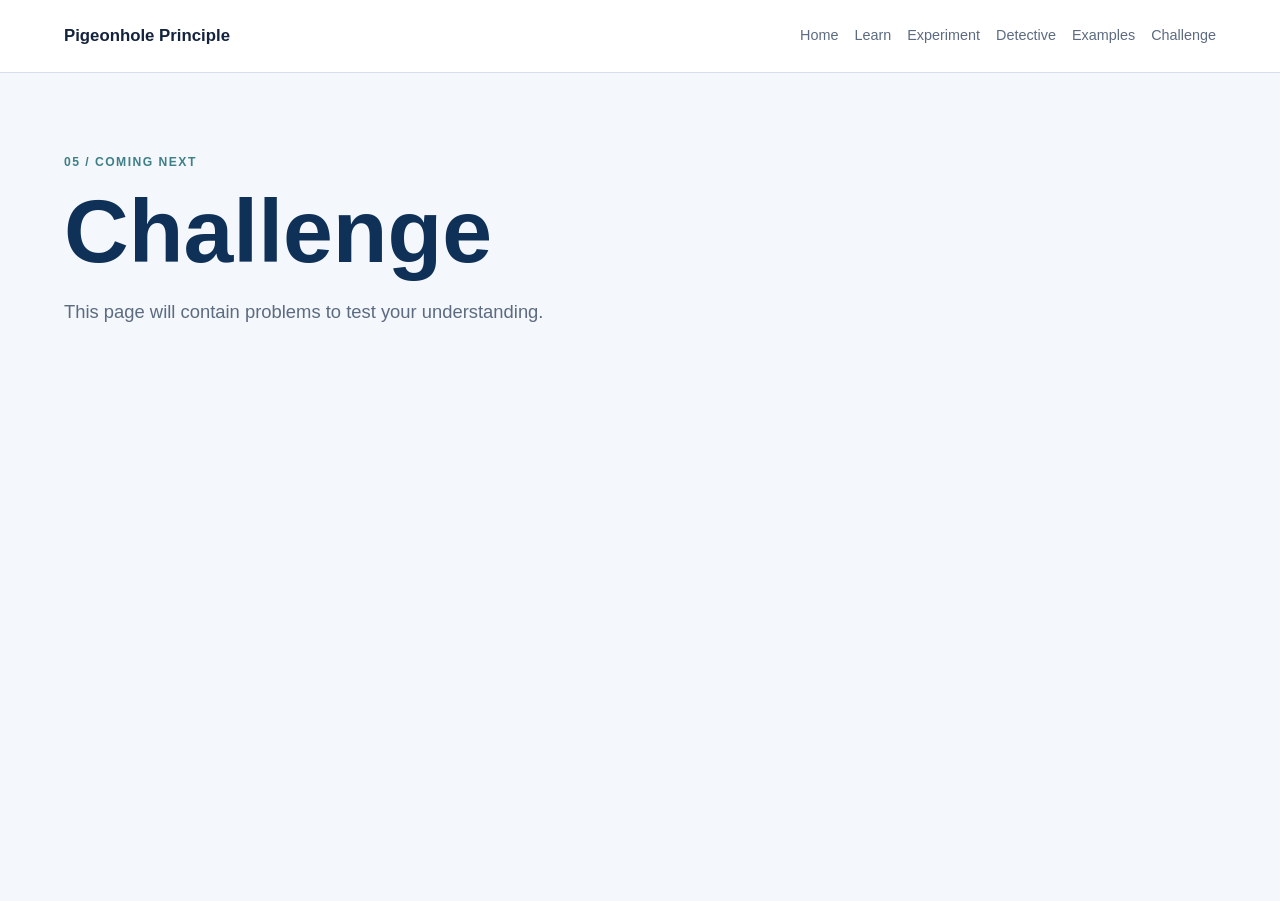
==== challenge.html @ 1d15e365 "Add interactive pigeonhole experiment" ====
<!DOCTYPE html>
<html lang="en">
<head>
  <meta charset="UTF-8">
  <meta name="viewport" content="width=device-width, initial-scale=1.0">
  <title>Challenge | Pigeonhole Principle</title>
  <link rel="stylesheet" href="styles.css">
</head>
<body>
  <header class="site-header">
    <div class="site-header__inner">
      <a class="site-title" href="index.html">Pigeonhole Principle</a>
      <nav class="site-nav" aria-label="Main navigation">
        <a href="index.html">Home</a>
        <a href="learn.html">Learn</a>
        <a href="experiment.html">Experiment</a>
        <a href="detective.html">Detective</a>
        <a href="examples.html">Examples</a>
        <a href="challenge.html" aria-current="page">Challenge</a>
      </nav>
    </div>
  </header>
  <main class="content-page">
    <section class="page-heading content-width" aria-labelledby="challenge-heading">
      <p class="eyebrow">05 / Coming next</p>
      <h1 id="challenge-heading">Challenge</h1>
      <p class="page-heading__lead">This page will contain problems to test your understanding.</p>
    </section>
  </main>
</body>
</html>
---- styles.css ----
:root {
  --color-ink: #14233d;
  --color-muted: #5c6b80;
  --color-paper: #f4f7fb;
  --color-surface: #ffffff;
  --color-accent: #1b4c80;
  --color-accent-dark: #0f3158;
  --color-secondary: #3f7f87;
  --color-line: #d5dfeb;
  --content-width: 72rem;
}

* {
  box-sizing: border-box;
}

html {
  scroll-behavior: smooth;
}

body {
  margin: 0;
  color: var(--color-ink);
  background: var(--color-paper);
  font-family: "Trebuchet MS", Arial, sans-serif;
  line-height: 1.5;
}

.site-header {
  position: sticky;
  top: 0;
  z-index: 10;
  border-bottom: 1px solid var(--color-line);
  background: rgb(255 255 255 / 96%);
  backdrop-filter: blur(0.75rem);
}

.site-header__inner {
  display: flex;
  align-items: center;
  justify-content: space-between;
  gap: 2rem;
  width: min(100% - 2rem, var(--content-width));
  min-height: 4.5rem;
  margin: 0 auto;
}

.site-title {
  color: var(--color-ink);
  font-size: 1.05rem;
  font-weight: 700;
  text-decoration: none;
  white-space: nowrap;
}

.site-nav {
  display: flex;
  flex-wrap: wrap;
  justify-content: flex-end;
  gap: 0.35rem 1rem;
}

.site-nav a {
  color: var(--color-muted);
  font-size: 0.9rem;
  text-decoration: none;
}

.site-nav a:hover,
.site-nav a:focus-visible {
  color: var(--color-accent);
  text-decoration: underline;
  text-underline-offset: 0.25rem;
}

.page-section {
  display: grid;
  align-items: center;
  min-height: 30rem;
  border-bottom: 1px solid var(--color-line);
}

.page-section--intro {
  min-height: calc(100vh - 4.5rem);
  background: var(--color-accent);
  color: var(--color-surface);
}

.section-content {
  width: min(100% - 2rem, var(--content-width));
  margin: 0 auto;
  padding: 4rem 0;
}

.section-label {
  margin: 0 0 0.75rem;
  color: inherit;
  font-size: 0.78rem;
  font-weight: 700;
  letter-spacing: 0.12em;
  text-transform: uppercase;
}

h1,
h2 {
  margin: 0;
  line-height: 1.05;
}

h1 {
  max-width: 12ch;
  font-size: clamp(3rem, 8vw, 7rem);
}

h2 {
  color: var(--color-accent-dark);
  font-size: clamp(2.25rem, 5vw, 4rem);
}

.content-width {
  width: min(100% - 2rem, var(--content-width));
  margin: 0 auto;
}

.content-page {
  min-height: calc(100vh - 4.5rem);
  padding-bottom: 5rem;
}

.home-hero {
  display: grid;
  min-height: min(42rem, calc(100vh - 4.5rem));
  align-items: center;
  color: var(--color-surface);
  background: var(--color-accent-dark);
}

.home-hero__content {
  padding: 5rem 0;
}

.eyebrow,
.card-kicker {
  margin: 0 0 0.8rem;
  color: var(--color-secondary);
  font-size: 0.76rem;
  font-weight: 700;
  letter-spacing: 0.12em;
  text-transform: uppercase;
}

.home-hero .eyebrow {
  color: #b9d4e6;
}

.home-hero h1 {
  max-width: 10ch;
  font-size: clamp(3.5rem, 9vw, 7.5rem);
}

.home-hero__lead {
  max-width: 38rem;
  margin: 1.5rem 0 2rem;
  color: #d7e4ef;
  font-size: 1.2rem;
}

.button {
  display: inline-block;
  padding: 0.7rem 1rem;
  border: 1px solid transparent;
  font-weight: 700;
  text-decoration: none;
}

.button--primary {
  color: var(--color-accent-dark);
  background: var(--color-surface);
}

.button--primary:hover,
.button--primary:focus-visible {
  color: var(--color-surface);
  border-color: var(--color-surface);
  background: transparent;
}

.home-overview {
  padding: 5rem 0;
}

.home-overview h2 {
  max-width: 16ch;
  margin-bottom: 2rem;
}

.overview-grid {
  display: grid;
  grid-template-columns: repeat(3, minmax(0, 1fr));
  gap: 1rem;
}

.overview-card,
.lesson-card {
  border: 1px solid var(--color-line);
  background: var(--color-surface);
  box-shadow: 0 0.5rem 1.5rem rgb(20 35 61 / 5%);
}

.overview-card {
  display: block;
  min-height: 13rem;
  padding: 1.5rem;
  color: inherit;
  text-decoration: none;
  transition: border-color 160ms ease, transform 160ms ease;
}

.overview-card:hover,
.overview-card:focus-visible {
  border-color: var(--color-secondary);
  transform: translateY(-0.2rem);
}

.card-number {
  color: var(--color-secondary);
  font-size: 0.8rem;
  font-weight: 700;
}

.overview-card h3 {
  margin: 2.5rem 0 0.45rem;
  color: var(--color-accent-dark);
  font-size: 1.25rem;
}

.overview-card p {
  margin: 0;
  color: var(--color-muted);
}

.page-heading {
  padding: 5rem 0 3.5rem;
}

.page-heading h1 {
  max-width: 16ch;
  color: var(--color-accent-dark);
  font-size: clamp(3rem, 7vw, 6rem);
}

.page-heading__lead {
  max-width: 42rem;
  margin: 1.25rem 0 0;
  color: var(--color-muted);
  font-size: 1.15rem;
}

.learn-layout {
  display: grid;
  grid-template-columns: repeat(2, minmax(0, 1fr));
  gap: 1rem;
}

.lesson-card {
  padding: 2rem;
}

.lesson-card--wide {
  grid-column: 1 / -1;
}

.lesson-card h2 {
  margin-bottom: 1rem;
  font-size: clamp(1.7rem, 3vw, 2.5rem);
}

.lesson-card p {
  color: var(--color-muted);
}

.definition-card {
  background: #edf3f9;
}

blockquote {
  margin: 1.5rem 0;
  padding-left: 1rem;
  border-left: 4px solid var(--color-secondary);
  color: var(--color-accent-dark);
  font-size: 1.2rem;
  font-weight: 700;
}

.math-display,
.formula {
  color: var(--color-accent-dark) !important;
  font-size: 1.2rem;
  font-weight: 700;
}

.formula {
  margin: 1.25rem 0;
  font-size: 2rem;
}

.formula span {
  color: var(--color-secondary);
}

.idea-visual {
  display: grid;
  grid-template-columns: repeat(3, 1fr) auto repeat(2, 1fr);
  align-items: center;
  gap: 0.5rem;
  margin: 1.5rem 0;
}

.idea-object,
.idea-box {
  display: grid;
  min-height: 5rem;
  place-items: center;
  padding: 0.5rem;
  border: 1px solid var(--color-line);
  text-align: center;
}

.idea-object {
  color: var(--color-accent-dark);
  background: #edf3f9;
}

.idea-object span {
  font-weight: 700;
}

.idea-object small,
.idea-box span {
  color: var(--color-muted);
  font-size: 0.75rem;
}

.idea-box {
  border-color: var(--color-secondary);
  background: #eef7f6;
}

.idea-box strong {
  color: var(--color-accent-dark);
  font-size: 0.8rem;
}

.idea-arrow {
  color: var(--color-secondary);
  font-size: 1.5rem;
  text-align: center;
}

.count-list {
  display: grid;
  gap: 0.65rem;
  margin: 1.5rem 0;
  padding-left: 1.25rem;
  color: var(--color-muted);
}

.try-example {
  margin-top: 1.5rem;
  border-top: 1px solid var(--color-line);
  padding-top: 1rem;
}

.try-example summary {
  color: var(--color-accent);
  cursor: pointer;
  font-weight: 700;
}

.try-example p {
  margin-bottom: 0;
}

.experiment {
  display: grid;
  gap: 2rem;
  margin-top: 2.5rem;
}

.experiment-controls {
  display: grid;
  gap: 1.5rem;
  padding: 1.5rem;
  border: 1px solid var(--color-line);
  background: var(--color-surface);
}

.experiment-inputs {
  display: grid;
  grid-template-columns: repeat(2, minmax(0, 1fr));
  gap: 1rem;
}

.experiment label,
.prediction-panel legend {
  color: var(--color-ink);
  font-weight: 700;
}

.experiment label {
  display: grid;
  gap: 0.45rem;
}

.experiment input {
  width: 100%;
  min-height: 2.75rem;
  padding: 0.5rem 0.7rem;
  border: 1px solid var(--color-line);
  color: var(--color-ink);
  background: var(--color-paper);
  font: inherit;
  font-size: 1rem;
}

.prediction-panel {
  display: grid;
  gap: 0.8rem;
  margin: 0;
  padding: 0;
  border: 0;
}

.prediction-options,
.experiment-actions {
  display: flex;
  flex-wrap: wrap;
  gap: 0.7rem;
}

.choice-button,
.action-button {
  min-height: 2.75rem;
  padding: 0.55rem 1rem;
  border: 1px solid var(--color-accent-dark);
  color: var(--color-accent-dark);
  background: transparent;
  font: inherit;
  font-weight: 700;
  cursor: pointer;
}

.choice-button:hover,
.choice-button:focus-visible,
.action-button:hover,
.action-button:focus-visible,
.choice-button.is-selected {
  color: var(--color-surface);
  background: var(--color-accent-dark);
}

.choice-button:disabled {
  cursor: default;
  opacity: 0.6;
}

.action-button--primary {
  color: var(--color-surface);
  background: var(--color-accent);
}

.action-button--primary:hover,
.action-button--primary:focus-visible {
  background: var(--color-accent-dark);
}

.prediction-status {
  min-height: 1.5rem;
  margin: 0;
  color: var(--color-muted);
  font-size: 0.95rem;
}

.experiment-board {
  display: grid;
  grid-template-columns: repeat(auto-fit, minmax(8.5rem, 1fr));
  gap: 1rem;
  min-height: 10rem;
  padding: 1rem;
  border: 1px dashed var(--color-line);
  background: rgb(255 253 248 / 58%);
}

.board-empty {
  align-self: center;
  grid-column: 1 / -1;
  margin: 0;
  color: var(--color-muted);
  text-align: center;
}

.hole-box {
  display: flex;
  min-height: 7rem;
  flex-direction: column;
  gap: 0.6rem;
  padding: 0.75rem;
  border: 2px solid var(--color-line);
  background: var(--color-paper);
}

.hole-box--crowded {
  border-color: var(--color-secondary);
  background: #e7f0f8;
}

.hole-label {
  color: var(--color-muted);
  font-size: 0.9rem;
  font-weight: 700;
}

.pigeon-list {
  display: flex;
  flex-wrap: wrap;
  align-content: flex-start;
  gap: 0.35rem;
}

.pigeon {
  display: grid;
  width: 2.25rem;
  aspect-ratio: 1;
  place-items: center;
  border: 2px solid var(--color-accent);
  border-radius: 50%;
  color: var(--color-accent-dark);
  background: #dbe9f5;
  font-size: 0.75rem;
  font-weight: 700;
  opacity: 0;
  animation: pigeon-arrive 520ms cubic-bezier(0.2, 0.8, 0.2, 1) forwards;
}

.hole-count {
  margin-top: auto;
  color: var(--color-muted);
  font-size: 0.85rem;
}

.experiment-result {
  padding: 1.25rem 1.5rem;
  border-left: 4px solid var(--color-accent);
  background: var(--color-surface);
}

.experiment-result p {
  margin: 0.35rem 0 0;
}

.experiment-result p:first-child {
  margin-top: 0;
  font-size: 1.2rem;
  font-weight: 700;
}

@keyframes pigeon-arrive {
  from {
    opacity: 0;
    transform: translateY(-1.8rem) scale(0.7);
  }

  to {
    opacity: 1;
    transform: translateY(0) scale(1);
  }
}

@media (max-width: 48rem) {
  .site-header__inner {
    align-items: flex-start;
    flex-direction: column;
    gap: 0.75rem;
    padding: 1rem 0;
  }

  .site-nav {
    justify-content: flex-start;
  }

  .page-section--intro {
    min-height: calc(100vh - 8rem);
  }

  .experiment-inputs {
    grid-template-columns: 1fr;
  }

  .overview-grid,
  .learn-layout {
    grid-template-columns: 1fr;
  }

  .idea-visual {
    grid-template-columns: repeat(3, 1fr);
  }

  .idea-arrow {
    grid-column: 1 / -1;
    transform: rotate(90deg);
  }

  .idea-box {
    grid-row: 3;
  }
}
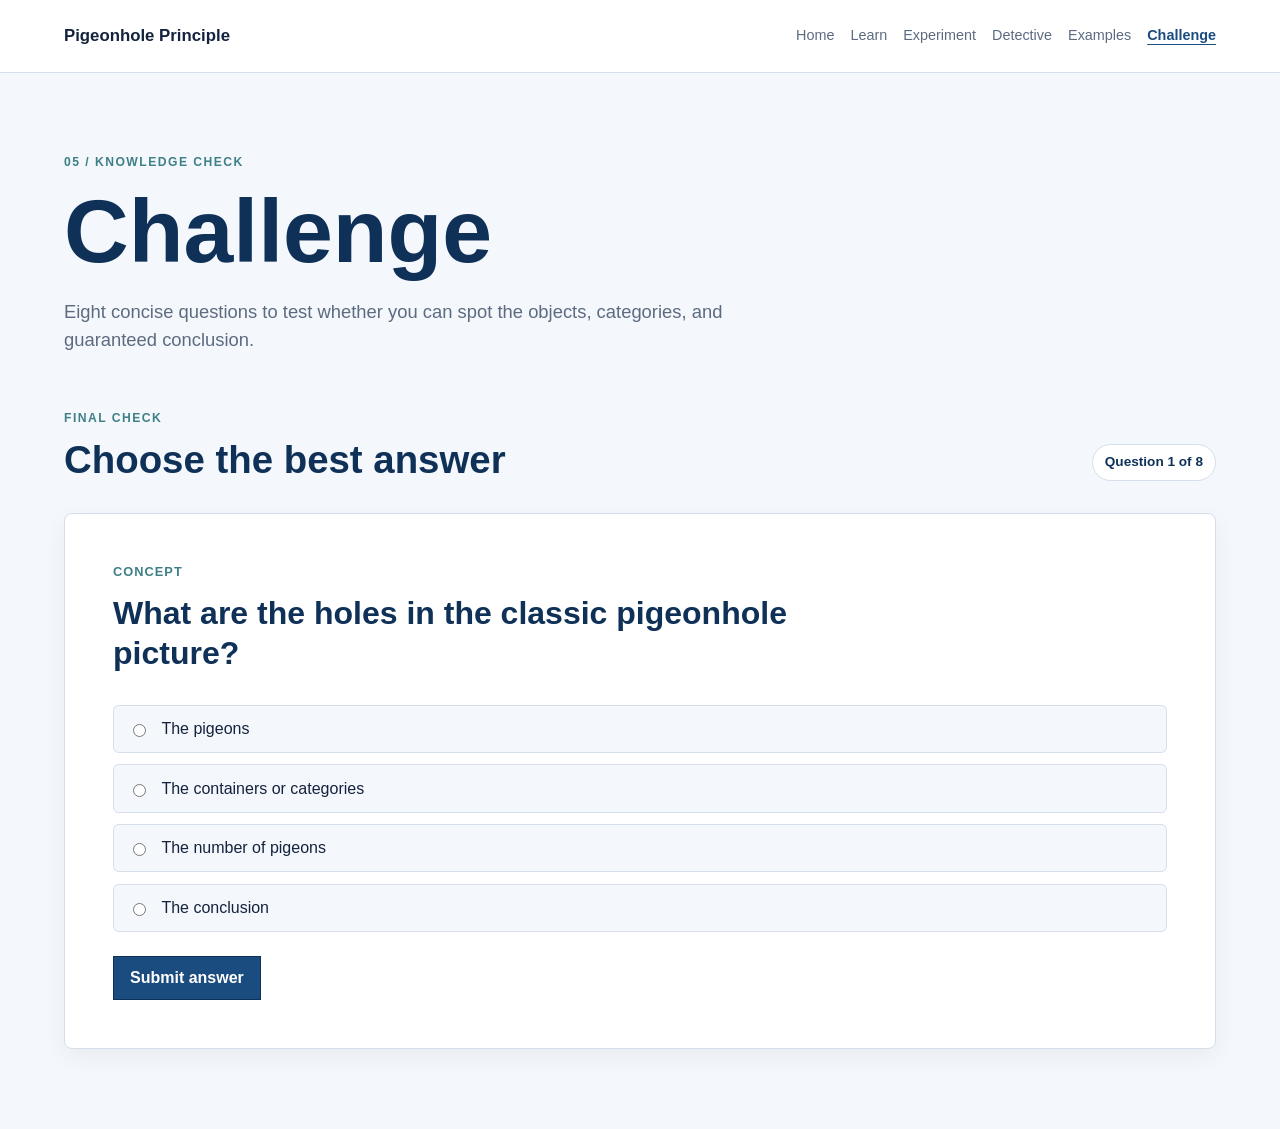
==== commit 7f85fb8b: "Complete all website pages" ====
--- a/challenge.html
+++ b/challenge.html
@@ -22,10 +22,35 @@
   </header>
   <main class="content-page">
     <section class="page-heading content-width" aria-labelledby="challenge-heading">
-      <p class="eyebrow">05 / Coming next</p>
+      <p class="eyebrow">05 / Knowledge check</p>
       <h1 id="challenge-heading">Challenge</h1>
-      <p class="page-heading__lead">This page will contain problems to test your understanding.</p>
+      <p class="page-heading__lead">Eight concise questions to test whether you can spot the objects, categories, and guaranteed conclusion.</p>
+    </section>
+
+    <section class="content-width challenge-app" data-challenge-app aria-labelledby="challenge-app-heading">
+      <div class="activity-topline">
+        <div>
+          <p class="card-kicker">Final check</p>
+          <h2 id="challenge-app-heading">Choose the best answer</h2>
+        </div>
+        <p class="progress-pill" data-challenge-progress>Question 1 of 8</p>
+      </div>
+      <article class="challenge-card">
+        <p class="scenario-label" data-challenge-category></p>
+        <h3 data-challenge-question></h3>
+        <div class="quiz-options" data-challenge-options></div>
+        <button class="action-button action-button--primary" type="button" data-challenge-submit>Submit answer</button>
+        <div class="feedback-panel" data-challenge-feedback aria-live="polite" hidden></div>
+        <button class="action-button" type="button" data-challenge-next hidden>Next question</button>
+      </article>
+      <div class="challenge-finish" data-challenge-finish hidden>
+        <p class="card-kicker">Quiz complete</p>
+        <h2>You scored <span data-challenge-score>0</span> out of 8.</h2>
+        <p data-challenge-message></p>
+        <button class="action-button action-button--primary" type="button" data-challenge-restart>Try again</button>
+      </div>
     </section>
   </main>
+  <script src="script.js" defer></script>
 </body>
 </html>
--- a/styles.css
+++ b/styles.css
@@ -67,8 +67,10 @@
 }
 
 .site-nav a:hover,
-.site-nav a:focus-visible {
+.site-nav a:focus-visible,
+.site-nav a[aria-current="page"] {
   color: var(--color-accent);
+  font-weight: 700;
   text-decoration: underline;
   text-underline-offset: 0.25rem;
 }
@@ -379,6 +381,215 @@
 
 .try-example p {
   margin-bottom: 0;
+}
+
+.detective-app,
+.challenge-app,
+.examples-grid {
+  display: grid;
+  gap: 1rem;
+}
+
+.activity-topline {
+  display: flex;
+  align-items: end;
+  justify-content: space-between;
+  gap: 1rem;
+  margin-bottom: 1rem;
+}
+
+.activity-topline h2 {
+  margin: 0;
+  font-size: clamp(1.7rem, 3vw, 2.5rem);
+}
+
+.progress-pill {
+  flex: 0 0 auto;
+  margin: 0;
+  padding: 0.45rem 0.75rem;
+  border: 1px solid var(--color-line);
+  border-radius: 999px;
+  color: var(--color-accent-dark);
+  background: var(--color-surface);
+  font-size: 0.85rem;
+  font-weight: 700;
+}
+
+.detective-card,
+.challenge-card,
+.detective-finish,
+.challenge-finish,
+.example-card {
+  border: 1px solid var(--color-line);
+  border-radius: 0.5rem;
+  background: var(--color-surface);
+  box-shadow: 0 0.5rem 1.5rem rgb(20 35 61 / 5%);
+}
+
+.detective-card,
+.challenge-card,
+.detective-finish,
+.challenge-finish {
+  padding: clamp(1.5rem, 4vw, 3rem);
+}
+
+.scenario-label {
+  margin: 0 0 0.75rem;
+  color: var(--color-secondary);
+  font-size: 0.8rem;
+  font-weight: 700;
+  letter-spacing: 0.08em;
+  text-transform: uppercase;
+}
+
+.detective-card h3,
+.challenge-card h3 {
+  max-width: 48rem;
+  margin: 0 0 2rem;
+  color: var(--color-accent-dark);
+  font-size: clamp(1.35rem, 2.5vw, 2rem);
+  line-height: 1.25;
+}
+
+.detective-choices {
+  display: grid;
+  grid-template-columns: repeat(2, minmax(0, 1fr));
+  gap: 1rem;
+  margin-bottom: 1.5rem;
+}
+
+.select-field {
+  display: grid;
+  gap: 0.5rem;
+  color: var(--color-ink);
+  font-weight: 700;
+}
+
+.select-field select {
+  min-height: 2.8rem;
+  padding: 0.55rem 0.7rem;
+  border: 1px solid var(--color-line);
+  border-radius: 0.35rem;
+  color: var(--color-ink);
+  background: var(--color-paper);
+  font: inherit;
+}
+
+.feedback-panel,
+.solution-panel {
+  margin-top: 1.25rem;
+  padding: 1rem 1.15rem;
+  border-left: 4px solid var(--color-secondary);
+  border-radius: 0.25rem;
+  color: var(--color-muted);
+  background: #eef7f6;
+}
+
+.feedback-panel p,
+.solution-panel p {
+  margin: 0.5rem 0 0;
+}
+
+.feedback-panel--correct {
+  border-color: var(--color-secondary);
+  background: #eef7f6;
+}
+
+.feedback-panel--incorrect {
+  border-color: #a45b52;
+  background: #faf0ee;
+}
+
+.feedback-panel--notice {
+  border-color: var(--color-accent);
+  background: #edf3f9;
+}
+
+.detective-card [data-detective-next],
+.challenge-card [data-challenge-next] {
+  margin-top: 1rem;
+}
+
+.detective-finish,
+.challenge-finish {
+  text-align: center;
+}
+
+.detective-finish h2,
+.challenge-finish h2 {
+  margin-bottom: 1rem;
+  font-size: clamp(1.8rem, 4vw, 3rem);
+}
+
+.detective-finish > p:not(.card-kicker),
+.challenge-finish > p:not(.card-kicker) {
+  max-width: 38rem;
+  margin: 0 auto 1.5rem;
+  color: var(--color-muted);
+}
+
+.examples-grid {
+  grid-template-columns: repeat(2, minmax(0, 1fr));
+}
+
+.example-card {
+  padding: 1.75rem;
+}
+
+.example-card:last-child {
+  grid-column: 1 / -1;
+}
+
+.example-card h2 {
+  margin-bottom: 1rem;
+  font-size: clamp(1.5rem, 3vw, 2.2rem);
+}
+
+.example-question {
+  min-height: 4.5rem;
+  color: var(--color-muted);
+}
+
+.solution-panel {
+  color: var(--color-ink);
+}
+
+.solution-panel .conclusion {
+  color: var(--color-accent-dark);
+  font-weight: 700;
+}
+
+.quiz-options {
+  display: grid;
+  gap: 0.7rem;
+  margin-bottom: 1.5rem;
+}
+
+.quiz-option {
+  display: flex;
+  align-items: center;
+  gap: 0.75rem;
+  min-height: 3rem;
+  padding: 0.7rem 0.9rem;
+  border: 1px solid var(--color-line);
+  border-radius: 0.35rem;
+  color: var(--color-ink);
+  background: var(--color-paper);
+  cursor: pointer;
+}
+
+.quiz-option:has(input:checked) {
+  border-color: var(--color-accent);
+  background: #edf3f9;
+}
+
+.quiz-option--answer {
+  border-color: var(--color-secondary);
+  background: #eef7f6;
+}
+
+.quiz-option input {
+  accent-color: var(--color-accent);
 }
 
 .experiment {
@@ -601,6 +812,20 @@
     grid-template-columns: 1fr;
   }
 
+  .activity-topline {
+    align-items: flex-start;
+    flex-direction: column;
+  }
+
+  .detective-choices,
+  .examples-grid {
+    grid-template-columns: 1fr;
+  }
+
+  .example-card:last-child {
+    grid-column: auto;
+  }
+
   .idea-visual {
     grid-template-columns: repeat(3, 1fr);
   }
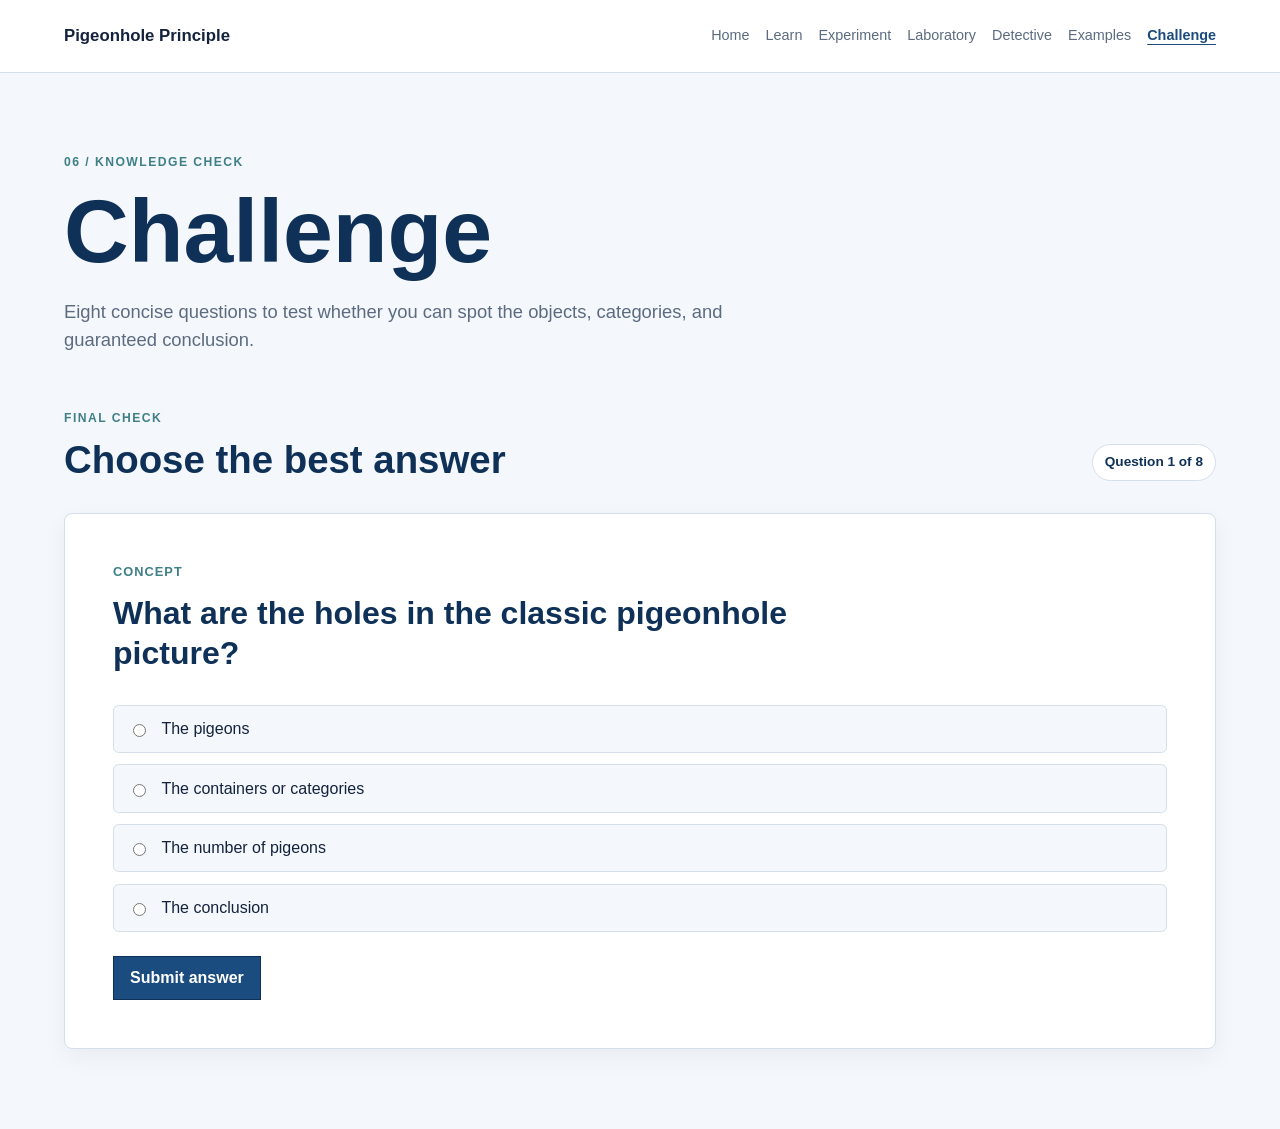
==== commit c11c48d9: "Add Pigeonhole Laboratory" ====
--- a/challenge.html
+++ b/challenge.html
@@ -14,6 +14,7 @@
         <a href="index.html">Home</a>
         <a href="learn.html">Learn</a>
         <a href="experiment.html">Experiment</a>
+        <a href="laboratory.html">Laboratory</a>
         <a href="detective.html">Detective</a>
         <a href="examples.html">Examples</a>
         <a href="challenge.html" aria-current="page">Challenge</a>
@@ -22,7 +23,7 @@
   </header>
   <main class="content-page">
     <section class="page-heading content-width" aria-labelledby="challenge-heading">
-      <p class="eyebrow">05 / Knowledge check</p>
+      <p class="eyebrow">06 / Knowledge check</p>
       <h1 id="challenge-heading">Challenge</h1>
       <p class="page-heading__lead">Eight concise questions to test whether you can spot the objects, categories, and guaranteed conclusion.</p>
     </section>
--- a/styles.css
+++ b/styles.css
@@ -775,6 +775,268 @@
   font-weight: 700;
 }
 
+.laboratory-app {
+  display: grid;
+  gap: 1.5rem;
+  margin-top: 2.5rem;
+}
+
+.laboratory-controls {
+  display: grid;
+  grid-template-columns: minmax(0, 1.5fr) minmax(0, 1fr);
+  gap: 1rem;
+  align-items: stretch;
+}
+
+.laboratory-form,
+.laboratory-summary,
+.challenge-panel,
+.reasoning-panel {
+  border: 1px solid var(--color-line);
+  background: var(--color-surface);
+  box-shadow: 0 0.5rem 1.5rem rgb(20 35 61 / 5%);
+}
+
+.laboratory-form {
+  display: grid;
+  gap: 1rem;
+  padding: 1.5rem;
+}
+
+.field-label {
+  display: grid;
+  gap: 0.4rem;
+  color: var(--color-ink);
+  font-weight: 700;
+}
+
+.field-label input {
+  width: 100%;
+  min-height: 2.8rem;
+  padding: 0.5rem 0.7rem;
+  border: 1px solid var(--color-line);
+  color: var(--color-ink);
+  background: var(--color-paper);
+  font: inherit;
+}
+
+.laboratory-actions {
+  display: flex;
+  flex-wrap: wrap;
+  gap: 0.7rem;
+}
+
+.laboratory-summary {
+  display: grid;
+  align-content: center;
+  gap: 0.5rem;
+  padding: 1.5rem;
+}
+
+.lab-summary-line {
+  margin: 0;
+  color: var(--color-accent-dark);
+  font-size: 1rem;
+  font-weight: 700;
+}
+
+.lab-summary-line--muted {
+  color: var(--color-muted);
+  font-size: 0.98rem;
+  font-weight: 600;
+}
+
+.challenge-panel {
+  display: grid;
+  gap: 0.5rem;
+  padding: 1.25rem 1.5rem;
+}
+
+.challenge-panel h2 {
+  margin: 0;
+  font-size: clamp(1.6rem, 3vw, 2.3rem);
+}
+
+.challenge-panel p {
+  margin: 0;
+  color: var(--color-muted);
+}
+
+.lab-stage {
+  display: grid;
+  grid-template-columns: minmax(12rem, 16rem) minmax(0, 1fr);
+  gap: 1rem;
+}
+
+.lab-tray,
+.lab-holes {
+  border: 1px solid var(--color-line);
+  background: rgb(255 255 255 / 90%);
+  box-shadow: 0 0.5rem 1.5rem rgb(20 35 61 / 5%);
+}
+
+.lab-tray {
+  display: flex;
+  flex-wrap: wrap;
+  align-content: flex-start;
+  min-height: 12rem;
+  gap: 0.6rem;
+  padding: 1rem;
+}
+
+.lab-holes {
+  display: grid;
+  grid-template-columns: repeat(auto-fit, minmax(7.5rem, 1fr));
+  gap: 0.85rem;
+  min-height: 12rem;
+  padding: 1rem;
+}
+
+.lab-hole {
+  display: flex;
+  width: 100%;
+  min-height: 9.5rem;
+  flex-direction: column;
+  gap: 0.5rem;
+  padding: 0.7rem;
+  border: 2px dashed var(--color-line);
+  background: var(--color-paper);
+  transition: border-color 180ms ease, background 180ms ease, transform 180ms ease;
+}
+
+.lab-hole--threshold {
+  border-style: solid;
+  border-color: var(--color-secondary);
+  background: #edf8f7;
+  transform: translateY(-0.1rem);
+}
+
+.lab-hole-title {
+  color: var(--color-muted);
+  font-size: 0.78rem;
+  font-weight: 700;
+  letter-spacing: 0.04em;
+  text-transform: uppercase;
+}
+
+.lab-hole-items {
+  display: flex;
+  flex-wrap: wrap;
+  align-content: flex-start;
+  gap: 0.35rem;
+  min-height: 3.2rem;
+}
+
+.lab-hole-count {
+  margin-top: auto;
+  color: var(--color-accent-dark);
+  font-size: 0.78rem;
+  font-weight: 700;
+}
+
+.lab-object {
+  display: inline-flex;
+  align-items: center;
+  justify-content: center;
+  gap: 0.2rem;
+  min-width: 2.7rem;
+  min-height: 2.7rem;
+  padding: 0.3rem 0.45rem;
+  border: 1px solid var(--color-accent);
+  border-radius: 999px;
+  background: #dfeaf8;
+  color: var(--color-accent-dark);
+  font: inherit;
+  cursor: grab;
+  transform: translateY(0);
+  transition: transform 160ms ease, box-shadow 160ms ease;
+  user-select: none;
+}
+
+.lab-object.is-selected {
+  border-color: var(--color-secondary);
+  box-shadow: 0 0 0 0.2rem rgb(63 127 135 / 18%);
+}
+
+.lab-object:hover,
+.lab-object:focus-visible {
+  transform: translateY(-0.1rem);
+  box-shadow: 0 0.3rem 0.8rem rgb(27 76 128 / 15%);
+}
+
+.lab-object:active {
+  cursor: grabbing;
+}
+
+.lab-object-icon {
+  font-size: 1.6rem;
+  line-height: 1;
+}
+
+.lab-object-number {
+  font-size: 0.68rem;
+  font-weight: 700;
+}
+
+.lab-drag-ghost {
+  position: fixed;
+  z-index: 30;
+  display: inline-flex;
+  align-items: center;
+  justify-content: center;
+  min-width: 2.8rem;
+  min-height: 2.8rem;
+  padding: 0.3rem 0.5rem;
+  border: 1px solid var(--color-accent);
+  border-radius: 999px;
+  background: #dfeaf8;
+  box-shadow: 0 0.8rem 1.5rem rgb(20 35 61 / 18%);
+  pointer-events: none;
+  user-select: none;
+}
+
+.lab-controls-row {
+  display: flex;
+  justify-content: flex-start;
+}
+
+.reasoning-panel {
+  padding: 1.25rem 1.5rem;
+}
+
+.reasoning-panel[hidden] {
+  display: none;
+}
+
+.reasoning-steps {
+  display: grid;
+  gap: 0.7rem;
+}
+
+.reasoning-step {
+  opacity: 0;
+  transform: translateY(0.5rem);
+  animation: reveal-step 0.4s ease forwards;
+  color: var(--color-muted);
+}
+
+.reasoning-step strong,
+.reasoning-step em {
+  color: var(--color-accent-dark);
+}
+
+.reasoning-step:nth-child(2) { animation-delay: 120ms; }
+.reasoning-step:nth-child(3) { animation-delay: 240ms; }
+.reasoning-step:nth-child(4) { animation-delay: 360ms; }
+.reasoning-step:nth-child(5) { animation-delay: 480ms; }
+
+@keyframes reveal-step {
+  to {
+    opacity: 1;
+    transform: translateY(0);
+  }
+}
+
 @keyframes pigeon-arrive {
   from {
     opacity: 0;
@@ -817,6 +1079,11 @@
     flex-direction: column;
   }
 
+  .laboratory-controls,
+  .lab-stage {
+    grid-template-columns: 1fr;
+  }
+
   .detective-choices,
   .examples-grid {
     grid-template-columns: 1fr;
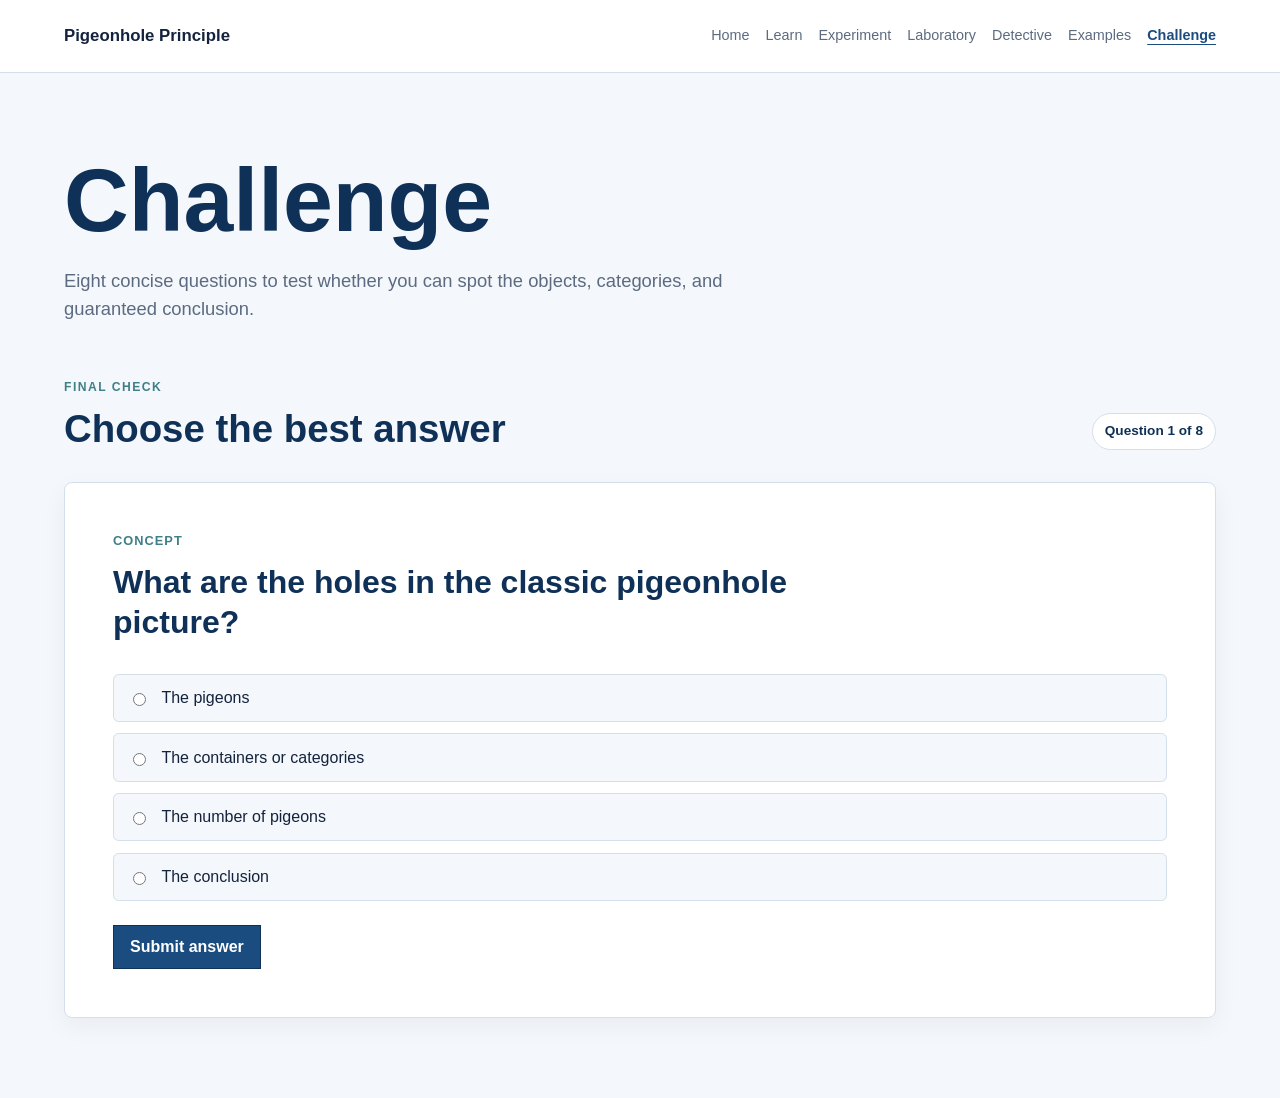
==== commit be9126e1: "Update Pages" ====
--- a/challenge.html
+++ b/challenge.html
@@ -23,7 +23,7 @@
   </header>
   <main class="content-page">
     <section class="page-heading content-width" aria-labelledby="challenge-heading">
-      <p class="eyebrow">06 / Knowledge check</p>
+      <!-- <p class="eyebrow">06 / Knowledge check</p> -->
       <h1 id="challenge-heading">Challenge</h1>
       <p class="page-heading__lead">Eight concise questions to test whether you can spot the objects, categories, and guaranteed conclusion.</p>
     </section>
--- a/styles.css
+++ b/styles.css
@@ -139,6 +139,189 @@
 
 .home-hero__content {
   padding: 5rem 0;
+}
+
+.home-hero__inner {
+  display: flex;
+  align-items: center;
+  justify-content: space-between;
+  gap: 2.5rem;
+}
+
+.home-hero__copy {
+  flex: 1 1 0;
+}
+
+.home-hero__visual {
+  flex: 0 0 min(24rem, 35vw);
+  display: flex;
+  align-items: center;
+  justify-content: center;
+  min-height: 18rem;
+}
+
+.hero-lab {
+  position: relative;
+  width: min(100%, 20rem);
+  height: 12.5rem;
+  overflow: hidden;
+}
+
+.hero-object,
+.hero-hole {
+  position: absolute;
+  display: block;
+}
+
+.hero-object {
+  width: 1.7rem;
+  height: 1.7rem;
+  border: 2px solid rgb(255 255 255 / 80%);
+  border-radius: 50%;
+  background: rgb(255 255 255 / 92%);
+  box-shadow: inset 0 0 0 2px rgb(168 200 224 / 90%);
+  opacity: 0;
+  z-index: 2;
+}
+
+.hero-hole {
+  bottom: 0.8rem;
+  width: 4.8rem;
+  height: 3.5rem;
+  border: 2px solid rgb(255 255 255 / 58%);
+  border-radius: 0.8rem;
+  background: rgb(255 255 255 / 6%);
+}
+
+.hero-hole--1 { left: 10%; }
+.hero-hole--2 { left: 38%; }
+.hero-hole--3 { left: 66%; }
+
+.hero-object--1 {
+  left: 0;
+  top: 0.5rem;
+  animation: hero-object-one 9s ease-in-out infinite;
+}
+
+.hero-object--2 {
+  left: 0;
+  top: 0.8rem;
+  animation: hero-object-two 9s ease-in-out infinite;
+}
+
+.hero-object--3 {
+  left: 0;
+  top: 0.3rem;
+  animation: hero-object-three 9s ease-in-out infinite;
+}
+
+.hero-object--4 {
+  left: 0;
+  top: 0.7rem;
+  animation: hero-object-four 9s ease-in-out infinite;
+}
+
+@keyframes hero-object-one {
+  0%, 12% {
+    opacity: 0;
+    transform: translate(0.5rem, -4rem) scale(0.7);
+  }
+  22%, 38% {
+    opacity: 1;
+    transform: translate(2.7rem, 0.4rem) scale(1);
+  }
+  46%, 58% {
+    opacity: 1;
+    transform: translate(2.9rem, 7.8rem) scale(1);
+  }
+  62%, 68% {
+    opacity: 1;
+    transform: translate(3.1rem, 7.8rem) scale(1);
+  }
+  100% {
+    opacity: 0;
+    transform: translate(0.5rem, -4rem) scale(0.7);
+  }
+}
+
+@keyframes hero-object-two {
+  0%, 18% {
+    opacity: 0;
+    transform: translate(0.5rem, -4.3rem) scale(0.7);
+  }
+  28%, 44% {
+    opacity: 1;
+    transform: translate(8.4rem, 0.3rem) scale(1);
+  }
+  50%, 60% {
+    opacity: 1;
+    transform: translate(8.6rem, 7.6rem) scale(1);
+  }
+  64%, 70% {
+    opacity: 1;
+    transform: translate(8.6rem, 7.6rem) scale(1);
+  }
+  100% {
+    opacity: 0;
+    transform: translate(0.5rem, -4.3rem) scale(0.7);
+  }
+}
+
+@keyframes hero-object-three {
+  0%, 22% {
+    opacity: 0;
+    transform: translate(0.5rem, -4.6rem) scale(0.7);
+  }
+  32%, 48% {
+    opacity: 1;
+    transform: translate(14.8rem, 0.1rem) scale(1);
+  }
+  54%, 62% {
+    opacity: 1;
+    transform: translate(15rem, 7.6rem) scale(1);
+  }
+  66%, 72% {
+    opacity: 1;
+    transform: translate(15rem, 7.6rem) scale(1);
+  }
+  100% {
+    opacity: 0;
+    transform: translate(0.5rem, -4.6rem) scale(0.7);
+  }
+}
+
+@keyframes hero-object-four {
+  0%, 24% {
+    opacity: 0;
+    transform: translate(0.5rem, -4.2rem) scale(0.7);
+  }
+  34%, 50% {
+    opacity: 1;
+    transform: translate(2.1rem, 0.8rem) scale(1);
+  }
+  56%, 60% {
+    opacity: 1;
+    transform: translate(2.3rem, 7.9rem) scale(1);
+  }
+  64%, 70% {
+    opacity: 1;
+    transform: translate(2.3rem, 7.9rem) scale(1);
+  }
+  100% {
+    opacity: 0;
+    transform: translate(0.5rem, -4.2rem) scale(0.7);
+  }
+}
+
+@media (prefers-reduced-motion: reduce) {
+  .hero-object--1,
+  .hero-object--2,
+  .hero-object--3,
+  .hero-object--4 {
+    animation: none;
+    opacity: 1;
+    transform: none;
+  }
 }
 
 .eyebrow,
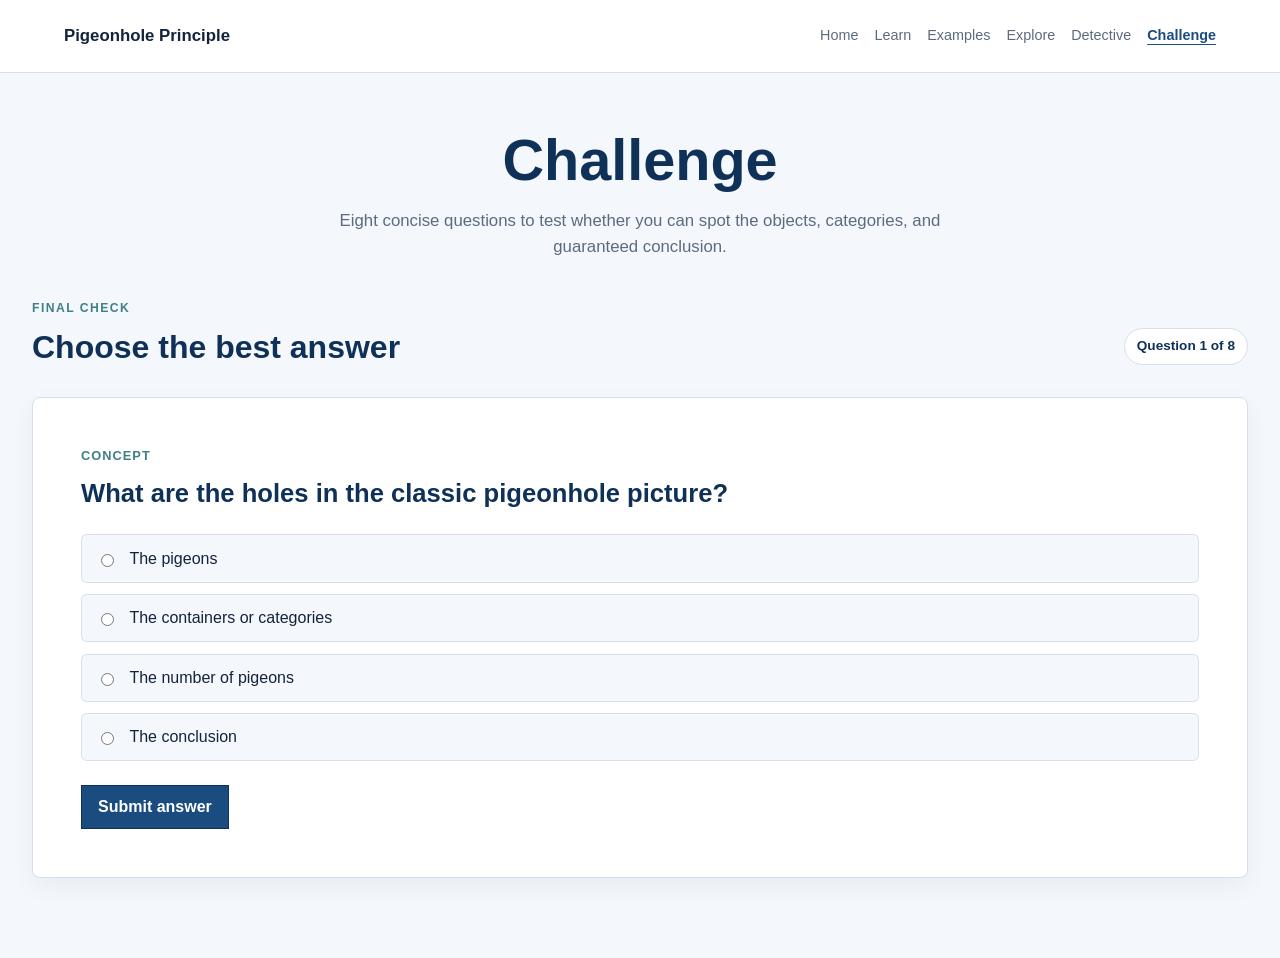
==== commit c411285a: "Fix internal page layout" ====
--- a/challenge.html
+++ b/challenge.html
@@ -13,10 +13,9 @@
       <nav class="site-nav" aria-label="Main navigation">
         <a href="index.html">Home</a>
         <a href="learn.html">Learn</a>
-        <a href="experiment.html">Experiment</a>
-        <a href="laboratory.html">Laboratory</a>
+        <a href="examples.html">Examples</a>
+        <a href="explore.html">Explore</a>
         <a href="detective.html">Detective</a>
-        <a href="examples.html">Examples</a>
         <a href="challenge.html" aria-current="page">Challenge</a>
       </nav>
     </div>
--- a/styles.css
+++ b/styles.css
@@ -106,7 +106,7 @@
 h1,
 h2 {
   margin: 0;
-  line-height: 1.05;
+  line-height: 1.1;
 }
 
 h1 {
@@ -116,11 +116,11 @@
 
 h2 {
   color: var(--color-accent-dark);
-  font-size: clamp(2.25rem, 5vw, 4rem);
+  font-size: clamp(1.5rem, 2.6vw, 2.2rem);
 }
 
 .content-width {
-  width: min(100% - 2rem, var(--content-width));
+  width: min(100% - 2rem, 76rem);
   margin: 0 auto;
 }
 
@@ -425,30 +425,39 @@
 }
 
 .page-heading {
-  padding: 5rem 0 3.5rem;
+  display: flex;
+  flex-direction: column;
+  align-items: center;
+  padding: 3.5rem 0 2.5rem;
+  text-align: center;
 }
 
 .page-heading h1 {
-  max-width: 16ch;
-  color: var(--color-accent-dark);
-  font-size: clamp(3rem, 7vw, 6rem);
+  max-width: none;
+  color: var(--color-accent-dark);
+  font-size: clamp(2.4rem, 5vw, 3.6rem);
+  white-space: nowrap;
 }
 
 .page-heading__lead {
   max-width: 42rem;
-  margin: 1.25rem 0 0;
-  color: var(--color-muted);
-  font-size: 1.15rem;
+  margin: 1rem auto 0;
+  color: var(--color-muted);
+  font-size: 1.05rem;
 }
 
 .learn-layout {
   display: grid;
-  grid-template-columns: repeat(2, minmax(0, 1fr));
+  grid-template-columns: 1fr 1fr;
   gap: 1rem;
+  align-items: stretch;
 }
 
 .lesson-card {
-  padding: 2rem;
+  display: flex;
+  flex-direction: column;
+  height: 100%;
+  padding: 1.5rem 1.55rem;
 }
 
 .lesson-card--wide {
@@ -456,12 +465,13 @@
 }
 
 .lesson-card h2 {
-  margin-bottom: 1rem;
-  font-size: clamp(1.7rem, 3vw, 2.5rem);
+  margin-bottom: 0.8rem;
+  font-size: clamp(1.45rem, 2.4vw, 2.1rem);
 }
 
 .lesson-card p {
   color: var(--color-muted);
+  font-size: 1.02rem;
 }
 
 .definition-card {
@@ -469,24 +479,24 @@
 }
 
 blockquote {
-  margin: 1.5rem 0;
+  margin: 1.25rem 0;
   padding-left: 1rem;
   border-left: 4px solid var(--color-secondary);
   color: var(--color-accent-dark);
-  font-size: 1.2rem;
+  font-size: 1.05rem;
   font-weight: 700;
 }
 
 .math-display,
 .formula {
   color: var(--color-accent-dark) !important;
-  font-size: 1.2rem;
+  font-size: 1.15rem;
   font-weight: 700;
 }
 
 .formula {
-  margin: 1.25rem 0;
-  font-size: 2rem;
+  margin: 1.1rem 0;
+  font-size: 1.8rem;
 }
 
 .formula span {
@@ -583,7 +593,7 @@
 
 .activity-topline h2 {
   margin: 0;
-  font-size: clamp(1.7rem, 3vw, 2.5rem);
+  font-size: clamp(1.45rem, 2.5vw, 2rem);
 }
 
 .progress-pill {
@@ -628,10 +638,10 @@
 .detective-card h3,
 .challenge-card h3 {
   max-width: 48rem;
-  margin: 0 0 2rem;
-  color: var(--color-accent-dark);
-  font-size: clamp(1.35rem, 2.5vw, 2rem);
-  line-height: 1.25;
+  margin: 0 0 1.5rem;
+  color: var(--color-accent-dark);
+  font-size: clamp(1.2rem, 2vw, 1.7rem);
+  line-height: 1.3;
 }
 
 .detective-choices {
@@ -724,8 +734,8 @@
 }
 
 .example-card h2 {
-  margin-bottom: 1rem;
-  font-size: clamp(1.5rem, 3vw, 2.2rem);
+  margin-bottom: 0.8rem;
+  font-size: clamp(1.35rem, 2.2vw, 1.9rem);
 }
 
 .example-question {
@@ -1037,7 +1047,7 @@
 
 .challenge-panel h2 {
   margin: 0;
-  font-size: clamp(1.6rem, 3vw, 2.3rem);
+  font-size: clamp(1.45rem, 2.4vw, 2rem);
 }
 
 .challenge-panel p {
@@ -1203,6 +1213,109 @@
   color: var(--color-muted);
 }
 
+.explore-layout {
+  display: grid;
+  gap: 1rem;
+  margin-top: 0.5rem;
+}
+
+.explore-tabs {
+  display: flex;
+  flex-wrap: wrap;
+  gap: 0.75rem;
+  margin-bottom: 1rem;
+}
+
+.explore-tab {
+  min-height: 2.8rem;
+  padding: 0.55rem 1rem;
+  border: 1px solid var(--color-line);
+  background: var(--color-surface);
+  color: var(--color-accent-dark);
+  font: inherit;
+  font-weight: 700;
+  cursor: pointer;
+}
+
+.explore-tab.is-active {
+  border-color: var(--color-accent);
+  background: var(--color-accent);
+  color: var(--color-surface);
+}
+
+.explore-panel {
+  display: none;
+  width: 100%;
+}
+
+.explore-panel.is-active {
+  display: block;
+}
+
+.explore-idea {
+  display: grid;
+  gap: 1rem;
+  padding: 1.5rem;
+  border: 1px solid var(--color-line);
+  background: var(--color-surface);
+  box-shadow: 0 0.5rem 1.5rem rgb(20 35 61 / 5%);
+}
+
+.explore-idea__visual {
+  display: grid;
+  grid-template-columns: repeat(3, minmax(0, 1fr)) auto repeat(2, minmax(0, 1fr));
+  gap: 0.75rem;
+  align-items: center;
+  padding: 1rem 0;
+}
+
+.explore-idea__object,
+.explore-idea__box {
+  display: grid;
+  place-items: center;
+  min-height: 5rem;
+  padding: 0.6rem;
+  border: 1px solid var(--color-line);
+  background: var(--color-paper);
+  text-align: center;
+}
+
+.explore-idea__object {
+  background: #edf3f9;
+}
+
+.explore-idea__box {
+  border-color: var(--color-secondary);
+  background: #eef7f6;
+}
+
+.explore-idea__object span,
+.explore-idea__box strong {
+  color: var(--color-accent-dark);
+  font-weight: 700;
+}
+
+.explore-idea__object small,
+.explore-idea__box span {
+  color: var(--color-muted);
+  font-size: 0.72rem;
+}
+
+.explore-idea__arrow {
+  color: var(--color-secondary);
+  font-size: 1.8rem;
+  text-align: center;
+}
+
+.explore-idea__text {
+  margin: 0;
+  color: var(--color-muted);
+}
+
+.explore-idea__text strong {
+  color: var(--color-accent-dark);
+}
+
 .reasoning-step strong,
 .reasoning-step em {
   color: var(--color-accent-dark);
